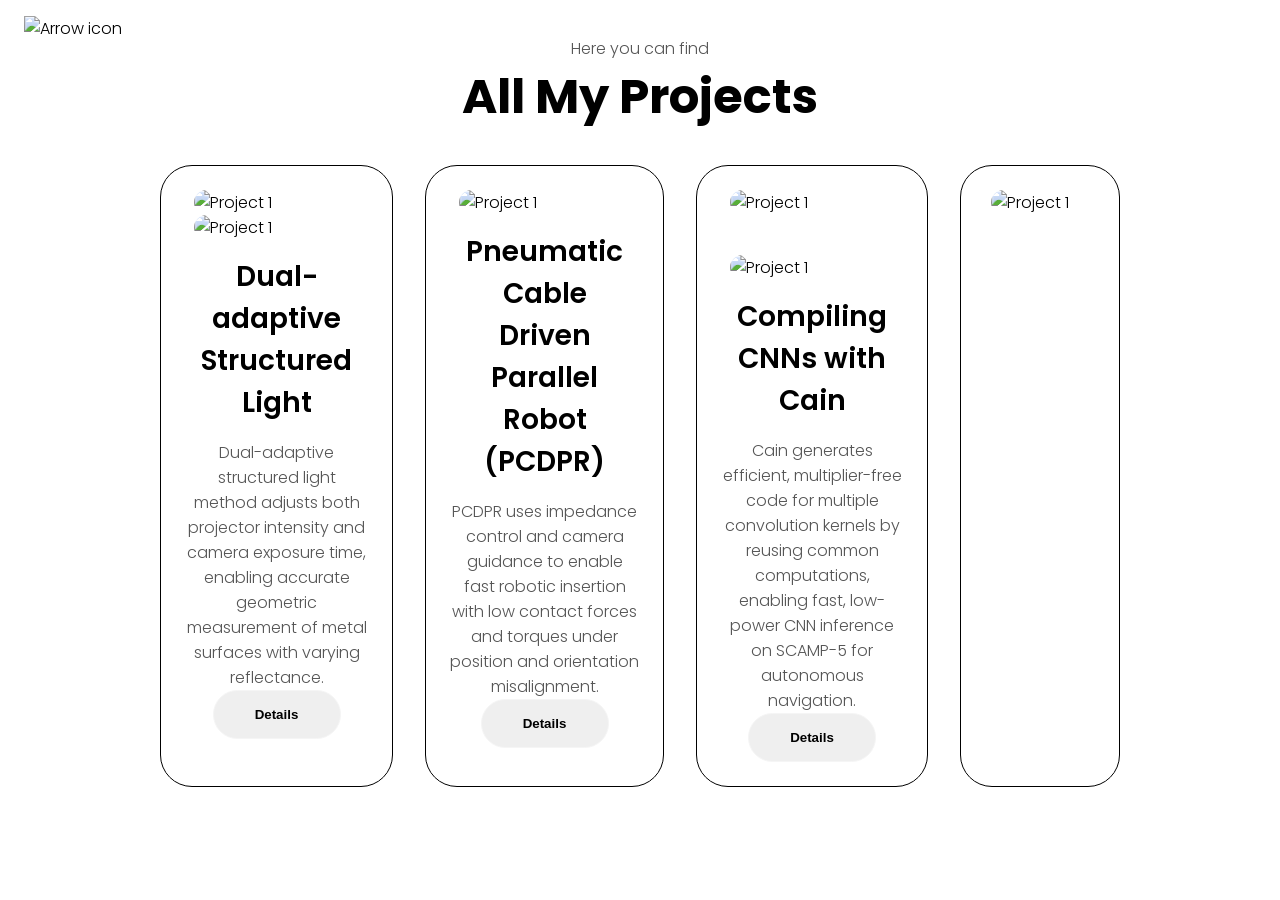
==== Projects-HTMLs/Project-more.html @ b78c1263 "Add files via upload" ====
<!DOCTYPE html>

    <html lang="en">

    <head>
        <meta charset="UTF-8">
        <meta name="viewport" content="width=device-width, initial-scale=1.0">
        <title>Full Project List</title>
        <link rel="stylesheet" href="/style.css">
        <link rel="stylesheet" href="/mediaqueries.css">
    </head>


    <body >

        <!-- Project group 1 -->
        <section id="projects">
            <p class="section__text__p1">Here you can find </p>
            <h1 class="title">All My Projects</h1>
            <div class="experience-details-container">
                <div class="about-containers">


                    <!-- Project 1-->

                    <div class="details-container color-container">
                        <div class="article-container">
                            <img src="/asset/project-pic/SL_Tsinghua_AMREL/img1.png" alt="Project 1" 
                            class="project-img">
                        </div>

                        <div class="article-container">
                            <img src="/asset/project-pic/SL_Tsinghua_AMREL/img2.png" alt="Project 1" 
                            class="project-img">
                        </div>
                        <h2 class="experience-sub-title project-title">
                           Dual-adaptive Structured Light 
                        </h2>

                        <div class="text-container">
                            <p>
                              Dual-adaptive structured light method adjusts both projector intensity and camera exposure time, enabling accurate geometric measurement of metal surfaces with varying reflectance.
                            </p>
                        </div>   
                        <div class="btn-container">

                            <button class="btn btn-color-2 project-btn" 
                            onclick="Goto('/Projects-HTMLs/SL_Tsinghua_AMREL.html')">
                            Details
                            </button>

                            <!--
                            <button class="btn btn-color-2 project-btn" 
                            onclick="location.href=''">
                            Github
                            </button>
                            -->

                        </div>

                    </div>

                    <!-- Project 2-->

                    <div class="details-container color-container">
                        <div class="article-container">
                            <img src="/asset/project-pic/PCDPR_RMAL_McMaster/img_1.jpg" alt="Project 1" 
                            class="project-img"
                            >
                        </div>
                        <h2 class="experience-sub-title project-title">
                            Pneumatic Cable Driven Parallel Robot (PCDPR)
                        </h2>

                        <div class="text-container">
                            <p>
                               PCDPR uses impedance control and camera guidance to enable fast robotic insertion with low contact forces and torques under position and orientation misalignment.
                            </p>
                        </div>   
                        <div class="btn-container">

                            <button class="btn btn-color-2 project-btn" 
                            onclick="Goto('/Projects-HTMLs/PCDPR-RMAL-McMaster.html')">
                            Details
                            </button>

                            <!--
                            <button class="btn btn-color-2 project-btn" 
                            onclick="location.href=''">
                            Github
                            </button>
                            -->

                        </div>

                    </div>

                    <!-- Project 3-->

                    <div class="details-container color-container">
                        <div class="article-container">

                            <img src="/asset/project-pic/SCAMP5_RCVL_Ryerson/img1.png" alt="Project 1" 
                            class="project-img"
                            >

                            <img src="/asset/project-pic/SCAMP5_RCVL_Ryerson/img2.JPG" alt="Project 1" 
                            class="project-img"
                            >

                        </div>
                        <h2 class="experience-sub-title project-title">
                            Compiling CNNs with Cain
                        </h2>

                        <div class="text-container">
                            <p>
                           Cain generates efficient, multiplier-free code for multiple convolution kernels by reusing common computations, enabling fast, low-power CNN inference on SCAMP-5 for autonomous navigation.
                            </p>
                        </div>   
                        
                        <div class="btn-container">

                        <button class="btn btn-color-2 project-btn" 
                                onclick="Goto('/Projects-HTMLs/SCAMP5-RCVL-Ryerson.html')">
                        Details
                        </button>

                        </div>

                    </div>

                    <!-- Project 4-->
               <div class="details-container color-container">
              
                        <div class="article-container">
                            <img src="/asset/more-to-come.gif" alt="Project 1" 
                            class="project-img"
                            >
                        </div>
        
                    </div>

                </div>
            </div>

        </section>


        
         <!-- Go back button -->       
        <img 
            src="/asset/backward.gif" 
            alt="Arrow icon" 
            class="icon arrow_back2"
            onclick="Goto('/index.html#projects')"
        >

        <script src="../script.js"></script>

    </body>



</html>
---- style.css ----
/* General */

@import url('https://fonts.googleapis.com/css2?family=Poppins:ital,wght@0,100;0,200;0,300;0,400;0,500;0,600;0,700;0,800;0,900;1,100;1,200;1,300;1,400;1,500;1,600;1,700;1,800;1,900&display=swap');


*{
    margin: 0;
    padding: 0;
}

body{ 
    font-family: "Poppins", sans-serif;
    font-weight: 300;
    font-style:normal;
}
 
body.fade-out { opacity: 0; }   /* Fade out to new pages  */
body { transition: opacity .15s ease; }


.fade-in-1 { 
  opacity: 0; transform: translateX(-40px);        
  transition: opacity 1s ease, transform 1s ease;
}

.fade-in-2 { 
  opacity: 0; transform: translateY(100px);        
  transition: opacity 0.7s ease, transform 0.7s ease;
}

.fade-in-3 { 
  opacity: 0; transform: translateY(100px) rotate(1deg);        
  transition: opacity 0.7s ease, transform 0.7s ease;
}

.fade-in-1.visible,
.fade-in-2.visible,
.fade-in-3.visible
 {opacity: 1;transform: none;}



html{
    scroll-behavior: smooth;
}

p {
    color:  rgb(85, 85, 85);
}

/* Transition */

a, .btn {
    transition: all 300ms ease;
}

/* Nav */

nav, 
.nav-links {
    display: flex; 
    /* allow symbols to be change automatiacally as the 
    screen changes */
} 

nav {
    justify-content: space-around;
    align-items: center;
    height: 15vh;
}

.nav-links{
    gap: 2rem;
    list-style: none;
    font-size: 1.5rem;
}

.quote{
    gap: 2rem;
    list-style: none;
    font-size: 1rem;
    font-style: italic;
    margin-top: 1rem;
}

a {
    color: black;
    text-decoration: none;
    text-decoration-color: white;
}

a:hover{
    color: rgb(255, 191, 0);
    text-decoration: underline;
    text-underline-offset: 1rem;
    text-decoration-color: rgb(255, 191, 0);
}

.logo{
    font-size: 2rem;
}

.logo-top{
    font-size: 3rem;
    margin-top: 20rem;
}

.logo:hover{
    cursor: default;
}


#threebar-nav{
    display: none;
}


.threebar-menu{
    position: relative;
    display: inline-block;
}


.threebar-icon{
    display: flex;
    flex-direction: column;
    justify-content: space-between;
    height: 24px;
    width: 30px;
    cursor: pointer;
}



.threebar-icon span{
    width: 100%;
    height: 2px;
    background-color: black;
    transition: all 0.1s ease-in-out;
}


.menu-links{
    position: absolute;
    top: 100%;
    right: 0%;
    background-color: white;
    width: fit-content;
    max-height: 0;
    overflow: hidden;
    transition: all 0.1s ease-in-out;
}


.menu-links a {
    display: block;
    padding: 10px;
    text-align: center;
    font-size: 1.5rem;
    color :black;
    text-decoration: none;
    transition: all 0.1s ease-in-out;
}

.menu-links li {
    list-style: none;
}

.menu-links.open{

    max-height: 300px;
}

.threebar-icon.open span:first-child{
    transform: rotate(45deg) translate(10px,5px);
}

.threebar-icon.open span:nth-child(2){
    opacity: 0;
}

.threebar-icon.open span:last-child{
    transform: rotate(-45deg) translate(10px,-5px);
}


.threebar-icon span:first-child{
    transform: none;
}

.threebar-icon span:first-child{
     opacity: 1;
}

.threebar-icon span:first-child{
     opacity: none;
}


/* Sections */

section {
    padding-top: 4vh;
    height: 96vh;
    margin: 0 10rem;
    box-sizing: border-box;
    min-height: fit-content;
}

.section-container{
    display: flex;
}

/* profile section*/

#profile{
    display: flex;
    justify-content: center;
    gap: 5rem;
    height: 80vh;
}

.section__pic-container {
    display: flex;
    height: 550px;
    width: 550px;
    margin: auto 0;
}

.section__text{
    align-self: center;
    text-align: center;
}

.section__text p{
    font-weight: 600;
}

.section__text__p1 {
    text-align: center;
}

.section__text__p2 {
    font-size: 1.75rem;
    margin-bottom: 1rem;
}

.title {
    font-size: 3rem;
    text-align: center;
}

.full-project-title {
    font-size: 35px;
    text-align: center;
}

.socials-container{
    display: flex;
    justify-content: center;
    margin-top: 1rem;
    gap: 1rem;
}

/* Icons */

.icon{
    cursor: pointer;
    height: 2rem;
}

.icon-profile{
    height: 6rem;
    cursor: default;
}

.icon-profile2{
    height: 4rem;
    cursor: default;
}

.icon-about{
    height: 4.5rem;
    cursor: default;
}

.icon-exp{
    height: 3.5rem;
    cursor: default;
}

.icon-exp-2{
    height: 2.8rem;
    cursor: default;
}

.icon-exp-3{
    height: 4rem;
    cursor: default;
}


.icon-exp-4{
    height: 6rem;
    cursor: default;
}

/* button*/

.btn-container{
    display: flex;
    justify-content: center;
    gap: 1rem;
}

.btn{
    font-weight: 600;
    transition: all 300ms ease;
    padding: 1rem;
    width:8rem;
    border-radius: 2rem;
}

.btn-color-1,
.btn-color-2{
    border: rgb(53, 53, 53) 0.1rem solid;
}

.btn-color-1:hover,
.btn-color-2:hover{
    cursor: pointer;
    background: rgb(255, 191, 0);
    color: black;
}



/* About section */

#about{
    position: relative;
}

.about-containers{
    gap: 2rem;
    margin-bottom: 2rem;
    margin-top: 2rem;
}

.about-details-container{
    justify-content: center;
    flex-direction: column;
}

.about-containers,
.about-details-container{
    display: flex;
}

.about-pic{
    border-radius: 2rem;

    -webkit-mask-image: linear-gradient(
    to right,
    rgba(0,0,0,1) 70%,   /* keep 70% fully visible */
     rgba(0,0,0,0) 100%   /* fade only on last 30% */
   );
  -webkit-mask-repeat: no-repeat;
  -webkit-mask-size: cover;  

}

.arrow {
    position: absolute;
    right: -5rem;
    bottom: 2.5rem;
    height: 3.5rem;
}

.arrow_up {
    position: absolute;
    right: -5rem;
    top: 2.5rem;
    height: 3.5rem;
}

.arrow_back {
    position: absolute;
    left: -1.5rem;
    top: 0rem;
    height: 3rem;
}

.arrow_back2 {
    position: absolute;
    left: 1.5rem;
    top: 1rem;
    height: 3rem;
}

.arrow_back_bottom {
    display: block;
    width: auto;
    height: 3rem;
    margin: 2rem 0;
    cursor: pointer;
}

.details-container{
    padding: 1.5rem;
    flex: 1;
    background: white;
    border-radius: 2rem;
    border: black 0.1rem solid;
    border-color: black;
    text-align:  center;
}

.section-container{
    gap: 4rem;
    height: 80%;
}

.section__pic-container{
    height: 500px;
    width: 500px;
    margin: auto 0;
}

       
.selfie-profile{      /* a "profile" style temp here*/
    height: 300px;
    width: 300px;
    margin: auto 0;}


/* Experience section */

#experience{
    position: relative;
}

.experience-sub-title{
    color: black;
    font-weight: 600;
    font-size: 1.75rem;
    margin-bottom: 2rem;
}

.experience-details-container{
    display: flex;
    justify-content: center;
    flex-direction: column;
}

.article-container{
    display: flex;
    text-align: initial;
    flex-wrap: wrap;
    flex-direction:row;
    gap: 2.5rem;
    justify-content: space-around;
}

article{
    display: flex;
    width: 10rem;
    justify-content: space-around;
    gap: 0.5em;
}

article .icon{
    cursor: default;
}

/* Projects section */

#projects{
    position: relative;
}

.color-container{
    border-color: black;
    background: white;
}

.project-img{
    border-radius: 1rem;
    width: 90%;
    height: 90%;
}

.project-title{
    margin: 1rem;
    color: black;
}

.project-btn{
    color: black;
    border-color: whitesmoke;
}


/* Contact  */

#contact {
    display: flex;
    justify-content: center;
    flex-direction: column;
    height: 70vh;
}

.contact-info-upper-container{
    display: flex;
    justify-content: center;
    border-radius: 2rem;
    border: black 0.1rem solid;
    border-color: black;
    background: white;
    margin: 2rem auto;
    padding: 0.5rem;
}

.contact-info-container{
    display: flex;
    align-items: center;
    justify-content: center;
    gap: 0.5rem;
    margin: 1rem;
}

.contact-info-container p{
    font-size: larger;
}

.contact-icon{
    cursor: default;
}

.email-icon{
    height: 2.5rem;
}

/* WeChat QR Code  */

.qr-modal {
  position: fixed;
  inset: 0;
  background: rgba(0,0,0,0.6);
  justify-content: center;
  align-items: center;
  z-index: 1000;

  /* keep only ONE display here */
  display: none;
}

/* Visible when opened */
.qr-modal.open {
  display: flex;
}

.qr-content {
  background: #fff;
  padding: 20px;
  border-radius: 12px;
  text-align: center;
  max-width: 300px;
  width: 80%;
  position: relative;
  box-shadow: 0 10px 25px rgba(0,0,0,0.3);
}

.qr-close {
  position: absolute;
  top: 8px;
  right: 12px;
  font-size: 24px;
  font-weight: bold;
  cursor: pointer;
}

.qr-image {
  width: 100%;
  height: auto;
  margin: 10px 0;
}



/* Footer  */

footer{
    height: 26vh;
    margin: 0 1rem;
}

footer p{
   text-align: center;
}


/* All the Projects */

.logo-top-projects{
    font-size: 3rem;
    margin-top: 10rem;
    margin-left: 3rem;
}

.people{
    gap: 2rem;
    list-style: none;
    font-size: 19px; 
    font-style: italic;
    text-align: left;
}

.Full-Project-text{
    gap: 2rem;
    list-style: none;
    font-size: 19px;
    line-height: 1.8;
}

.Full-Project-title{
    gap: 2rem;
    list-style: none;
    font-size: 28px;
    font-weight: bold;   
}

.Full-Project-figure-title{
    gap: 2rem;
    list-style: none;
    font-size: 17px; 
    font-style: italic;
    text-align: center;
}

.project-images-wrapper {
    display: flex;
    justify-content: center; /* center them horizontally */
    gap: 1rem;               /* space between the two */
}
.project-img-container {
    padding: 1.5rem;
    flex: 1;                 /* they share available width equally */
    background: white;
    border-radius: 2rem;
    
    text-align: center;
}
---- mediaqueries.css ----
@media screen and (max-width: 1400px) {
    #profile{
        height: 83vh;
        margin-bottom: 6rem;
    }
    .about-containers{
        flex-wrap: wrap;
    }

        .quote{
         text-align: justify;       
    }
}


/*when the screen size is lower than 1200px, desktop-nav will disappear*/
@media screen and (max-width: 1200px) {
    #desktop-nav{
        display: none;
    }
    #threebar-nav{
        display: flex;
    }
    #experience,
    .experience-details-container{
        margin-top: 2rem;
    }
    #profile,
    .section-container{
        display: block;
    }
    .arrow{
        display: none;
    }

    section,
    .section-container{
        height: fit-content;
    }

    section {
        margin: 0 5%;
    }
    .section__pic-container{
        width: 275px;
        height: 275px;
        margin: 0 auto 2rem;
    }
    .about-containers{
        margin-top: 0;
    }


}

@media screen and (max-width: 600px){
    #contact,
    footer{
        height: 40vh;
        margin-bottom: 0;
    }
    #profile{
        height: 83vh;
        margin-bottom: 0;
    }
    article{
        font-size: 1rem;
    }
    footer nav{
        height:fit-content;
        margin-bottom: 2rem;
    }
    .about-containers,
    .contact-info-upper-container,
    .btn-container{
        flex-wrap: wrap;
    }
    .contact-info-container{
        margin: 0;
    }
    .contact-info-container p, 
    .nav-links li a{
        font-size: 1rem;
    }
    .experience-sub-title{
        font-size: 1.25rem;
    }
    .logo {
        font-size: 1.5rem;
    }
    .nav-links{
        flex-direction: column;
        gap: 0.5rem;
        text-align: center;
    }
    .section__pic-container{
        width: auto;
        height: 46vw;
        justify-content: center;
    }
    .section__text__p2{
        font-size: 1.25rem;
    }
    .title{
        font-size: 2rem;
    }
    .text-container{
        text-align: justify;
    }

}
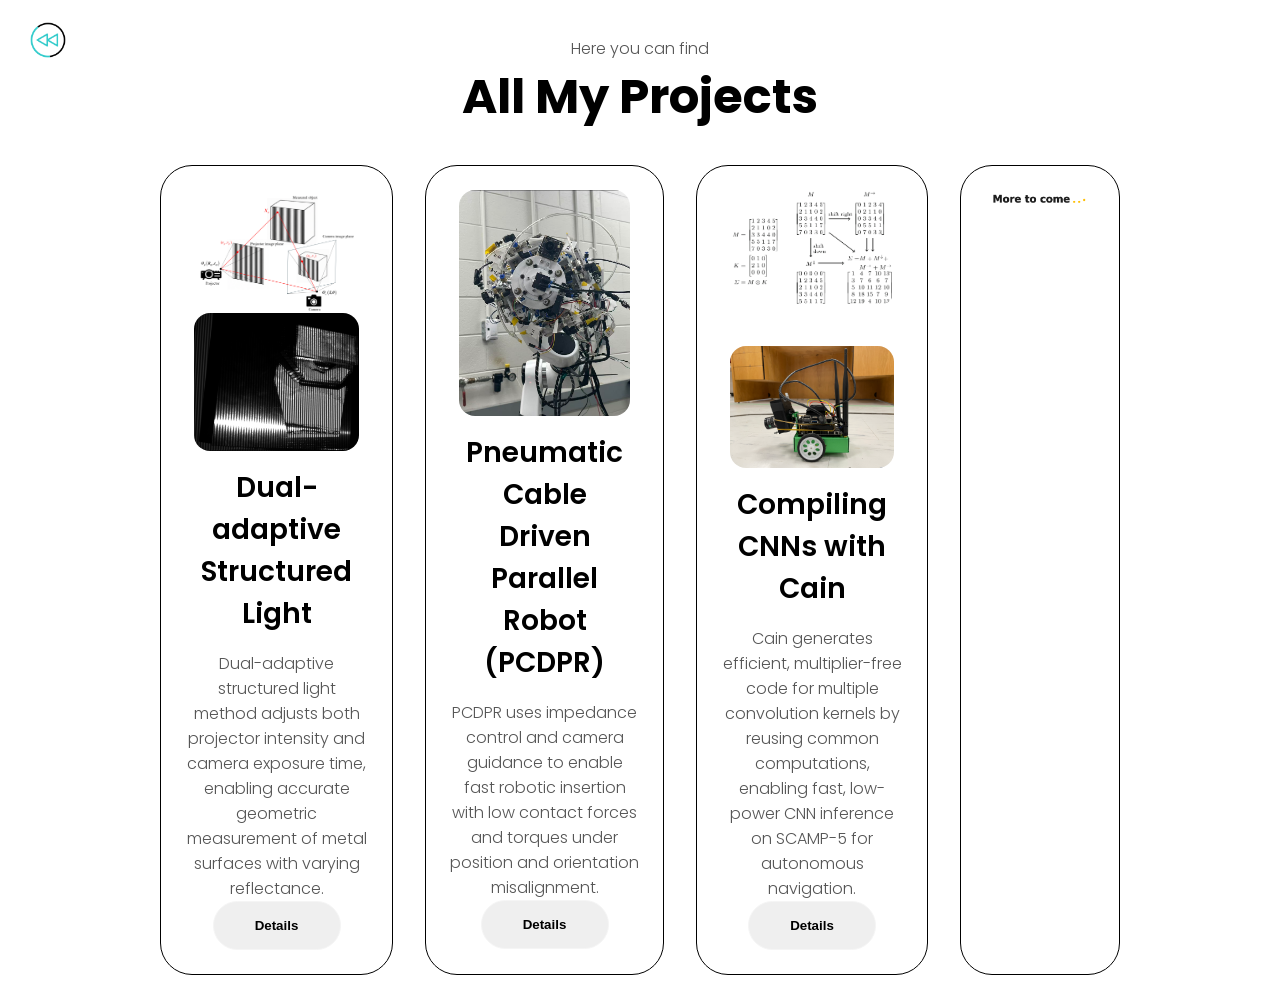
==== commit 9238766d: "Add files via upload" ====
--- a/Projects-HTMLs/Project-more.html
+++ b/Projects-HTMLs/Project-more.html
@@ -6,8 +6,8 @@
         <meta charset="UTF-8">
         <meta name="viewport" content="width=device-width, initial-scale=1.0">
         <title>Full Project List</title>
-        <link rel="stylesheet" href="/style.css">
-        <link rel="stylesheet" href="/mediaqueries.css">
+        <link rel="stylesheet" href="../style.css">
+        <link rel="stylesheet" href="../mediaqueries.css">
     </head>
 
 
@@ -25,12 +25,12 @@
 
                     <div class="details-container color-container">
                         <div class="article-container">
-                            <img src="/asset/project-pic/SL_Tsinghua_AMREL/img1.png" alt="Project 1" 
+                            <img src="../asset/project-pic/SL_Tsinghua_AMREL/img1.png" alt="Project 1" 
                             class="project-img">
                         </div>
 
                         <div class="article-container">
-                            <img src="/asset/project-pic/SL_Tsinghua_AMREL/img2.png" alt="Project 1" 
+                            <img src="../asset/project-pic/SL_Tsinghua_AMREL/img2.png" alt="Project 1" 
                             class="project-img">
                         </div>
                         <h2 class="experience-sub-title project-title">
@@ -64,7 +64,7 @@
 
                     <div class="details-container color-container">
                         <div class="article-container">
-                            <img src="/asset/project-pic/PCDPR_RMAL_McMaster/img_1.jpg" alt="Project 1" 
+                            <img src="../asset/project-pic/PCDPR_RMAL_McMaster/img_1.jpg" alt="Project 1" 
                             class="project-img"
                             >
                         </div>
@@ -100,11 +100,11 @@
                     <div class="details-container color-container">
                         <div class="article-container">
 
-                            <img src="/asset/project-pic/SCAMP5_RCVL_Ryerson/img1.png" alt="Project 1" 
+                            <img src="../asset/project-pic/SCAMP5_RCVL_Ryerson/img1.png" alt="Project 1" 
                             class="project-img"
                             >
 
-                            <img src="/asset/project-pic/SCAMP5_RCVL_Ryerson/img2.JPG" alt="Project 1" 
+                            <img src="../asset/project-pic/SCAMP5_RCVL_Ryerson/img2.JPG" alt="Project 1" 
                             class="project-img"
                             >
 
@@ -134,7 +134,7 @@
                <div class="details-container color-container">
               
                         <div class="article-container">
-                            <img src="/asset/more-to-come.gif" alt="Project 1" 
+                            <img src="../asset/more-to-come.gif" alt="Project 1" 
                             class="project-img"
                             >
                         </div>
@@ -150,7 +150,7 @@
         
          <!-- Go back button -->       
         <img 
-            src="/asset/backward.gif" 
+            src="../asset/backward.gif" 
             alt="Arrow icon" 
             class="icon arrow_back2"
             onclick="Goto('/index.html#projects')"
@@ -162,4 +162,4 @@
 
 
 
-</html>
+</html>
